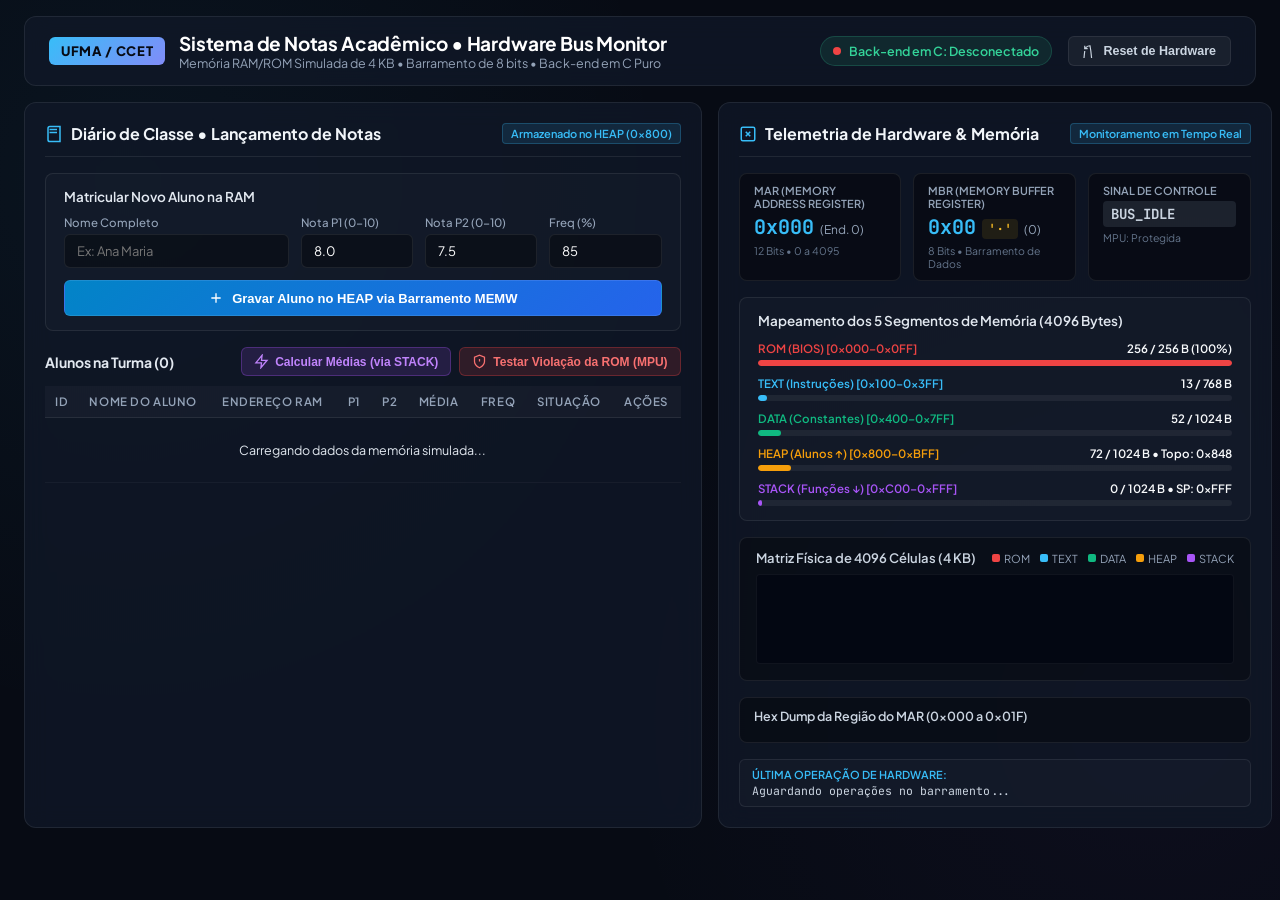
==== gui_web/index.html @ 969b4276 "feat(opcao2): implementar sistema de notas com backend em C e GUI web desktop" ====
<!DOCTYPE html>
<html lang="pt-BR">
<head>
  <meta charset="UTF-8">
  <meta name="viewport" content="width=device-width, initial-scale=1.0">
  <title>UFMA • Sistema Acadêmico em Memória Simulada (4 KB)</title>
  <link rel="stylesheet" href="style.css">
  <link rel="preconnect" href="https://fonts.googleapis.com">
  <link rel="preconnect" href="https://fonts.gstatic.com" crossorigin>
  <link href="https://fonts.googleapis.com/css2?family=JetBrains+Mono:wght@400;600;700&family=Plus+Jakarta+Sans:wght@400;500;600;700;800&display=swap" rel="stylesheet">
</head>
<body>
  <div class="app-layout">
    <!-- Header Superior -->
    <header class="app-header">
      <div class="brand">
        <span class="logo-badge">UFMA / CCET</span>
        <div>
          <h1>Sistema de Notas Acadêmico &bull; Hardware Bus Monitor</h1>
          <p class="subtitle">Memória RAM/ROM Simulada de 4 KB &bull; Barramento de 8 bits &bull; Back-end em C Puro</p>
        </div>
      </div>
      <div class="header-status">
        <div class="status-indicator online" id="backend-status">
          <span class="pulse"></span>
          <span>Back-end em C: Conectado</span>
        </div>
        <button class="btn-reset" onclick="executarReset()" title="Zerar e Reinicializar Memória">
          <svg width="14" height="14" viewBox="0 0 24 24" fill="none" stroke="currentColor" stroke-width="2"><path d="M3 12a9 99 0 1 0 9-9 9.75 9.75 0 0 0-6.74 2.74L3 8"/><path d="M3 3v5h5"/></svg>
          Reset de Hardware
        </button>
      </div>
    </header>

    <!-- Conteúdo Principal Dividido em Duas Colunas -->
    <main class="dashboard-grid">
      <!-- Coluna da Esquerda: Aplicação do Professor -->
      <section class="panel panel-app">
        <div class="panel-header">
          <h2>
            <svg width="18" height="18" viewBox="0 0 24 24" fill="none" stroke="#38bdf8" stroke-width="2"><path d="M4 19.5v-15A2.5 2.5 0 0 1 6.5 2H20v20H6.5a2.5 2.5 0 0 1-2.5-2.5Z"/><path d="M6 6h10M6 10h10"/></svg>
            Diário de Classe &bull; Lançamento de Notas
          </h2>
          <span class="badge-tag">Armazenado no HEAP (0x800)</span>
        </div>

        <!-- Formulário de Cadastro de Aluno -->
        <div class="student-form-card">
          <h3>Matricular Novo Aluno na RAM</h3>
          <form id="form-aluno" onsubmit="cadastrarAluno(event)">
            <div class="form-row">
              <div class="input-group flex-2">
                <label for="nome-aluno">Nome Completo</label>
                <input type="text" id="nome-aluno" placeholder="Ex: Ana Maria" required maxlength="15">
              </div>
              <div class="input-group">
                <label for="p1-aluno">Nota P1 (0-10)</label>
                <input type="number" id="p1-aluno" min="0" max="10" step="0.5" value="8.0" required>
              </div>
              <div class="input-group">
                <label for="p2-aluno">Nota P2 (0-10)</label>
                <input type="number" id="p2-aluno" min="0" max="10" step="0.5" value="7.5" required>
              </div>
              <div class="input-group">
                <label for="freq-aluno">Freq (%)</label>
                <input type="number" id="freq-aluno" min="0" max="100" value="85" required>
              </div>
            </div>
            <button type="submit" class="btn-submit">
              <svg width="16" height="16" viewBox="0 0 24 24" fill="none" stroke="currentColor" stroke-width="2"><path d="M12 5v14M5 12h14"/></svg>
              Gravar Aluno no HEAP via Barramento MEMW
            </button>
          </form>
        </div>

        <!-- Tabela do Diário de Classe -->
        <div class="table-container">
          <div class="table-header-bar">
            <h3>Alunos na Turma (<span id="total-alunos-count">0</span>)</h3>
            <div class="action-buttons-group">
              <button class="btn-action btn-calc" onclick="calcularMedias()" title="Executa rotina na STACK simulada">
                <svg width="15" height="15" viewBox="0 0 24 24" fill="none" stroke="currentColor" stroke-width="2"><polygon points="13 2 3 14 12 14 11 22 21 10 12 10 13 2"/></svg>
                Calcular Médias (via STACK)
              </button>
              <button class="btn-action btn-danger" onclick="tentarHackearRom()" title="Tenta forçar alteração da média 7.0 na ROM">
                <svg width="15" height="15" viewBox="0 0 24 24" fill="none" stroke="currentColor" stroke-width="2"><path d="M12 22s8-4 8-10V5l-8-3-8 3v7c0 6 8 10 8 10z"/><line x1="12" y1="8" x2="12" y2="12"/><line x1="12" y1="16" x2="12.01" y2="16"/></svg>
                Testar Violação da ROM (MPU)
              </button>
            </div>
          </div>

          <table class="students-table">
            <thead>
              <tr>
                <th>ID</th>
                <th>Nome do Aluno</th>
                <th>Endereço RAM</th>
                <th>P1</th>
                <th>P2</th>
                <th>Média</th>
                <th>Freq</th>
                <th>Situação</th>
                <th>Ações</th>
              </tr>
            </thead>
            <tbody id="tabela-alunos-corpo">
              <tr>
                <td colspan="9" class="empty-state">Carregando dados da memória simulada...</td>
              </tr>
            </tbody>
          </table>
        </div>

        <!-- Alerta de Violação de Hardware -->
        <div class="alert-box" id="alerta-mpu">
          <div class="alert-icon">⚠️</div>
          <div class="alert-content">
            <h4>FALHA DE PROTEÇÃO DE MEMÓRIA (BUS_PROT_FAULT)</h4>
            <p id="alerta-mpu-msg">A MPU de hardware bloqueou a tentativa de escrita na área de ROM!</p>
          </div>
        </div>
      </section>

      <!-- Coluna da Direita: Telemetria de Hardware & Memória -->
      <section class="panel panel-hardware">
        <div class="panel-header">
          <h2>
            <svg width="18" height="18" viewBox="0 0 24 24" fill="none" stroke="#38bdf8" stroke-width="2"><rect width="18" height="18" x="3" y="3" rx="2"/><path d="m9 9 6 6m0-6-6 6"/></svg>
            Telemetria de Hardware & Memória
          </h2>
          <span class="badge-tag">Monitoramento em Tempo Real</span>
        </div>

        <!-- Barramento e Registradores -->
        <div class="bus-mon-card">
          <div class="reg-box">
            <span class="reg-label">MAR (Memory Address Register)</span>
            <div class="reg-value">
              <span class="hex" id="val-mar-hex">0x000</span>
              <span class="dec" id="val-mar-dec">(End. 0)</span>
            </div>
            <span class="reg-bits">12 Bits &bull; 0 a 4095</span>
          </div>

          <div class="reg-box">
            <span class="reg-label">MBR (Memory Buffer Register)</span>
            <div class="reg-value">
              <span class="hex" id="val-mbr-hex">0x00</span>
              <span class="char" id="val-mbr-char">'·'</span>
              <span class="dec" id="val-mbr-dec">(0)</span>
            </div>
            <span class="reg-bits">8 Bits &bull; Barramento de Dados</span>
          </div>

          <div class="reg-box signal-box" id="box-sinal">
            <span class="reg-label">Sinal de Controle</span>
            <div class="signal-tag" id="val-sinal-tag">BUS_IDLE</div>
            <span class="reg-bits" id="val-mpu-status">MPU: Protegida</span>
          </div>
        </div>

        <!-- Segmentação de Memória -->
        <div class="segmentation-card">
          <h3>Mapeamento dos 5 Segmentos de Memória (4096 Bytes)</h3>
          <div class="segment-bars">
            <!-- ROM -->
            <div class="segment-row">
              <div class="seg-info">
                <span class="seg-name color-rom">ROM (BIOS) [0x000–0x0FF]</span>
                <span class="seg-stats" id="stats-rom">256 / 256 B (100%)</span>
              </div>
              <div class="bar-track"><div class="bar-fill fill-rom" id="bar-rom" style="width: 100%;"></div></div>
            </div>

            <!-- TEXT -->
            <div class="segment-row">
              <div class="seg-info">
                <span class="seg-name color-text">TEXT (Instruções) [0x100–0x3FF]</span>
                <span class="seg-stats" id="stats-text">13 / 768 B</span>
              </div>
              <div class="bar-track"><div class="bar-fill fill-text" id="bar-text" style="width: 2%;"></div></div>
            </div>

            <!-- DATA -->
            <div class="segment-row">
              <div class="seg-info">
                <span class="seg-name color-data">DATA (Constantes) [0x400–0x7FF]</span>
                <span class="seg-stats" id="stats-data">52 / 1024 B</span>
              </div>
              <div class="bar-track"><div class="bar-fill fill-data" id="bar-data" style="width: 5%;"></div></div>
            </div>

            <!-- HEAP -->
            <div class="segment-row">
              <div class="seg-info">
                <span class="seg-name color-heap">HEAP (Alunos &uarr;) [0x800–0xBFF]</span>
                <span class="seg-stats" id="stats-heap">72 / 1024 B &bull; Topo: 0x848</span>
              </div>
              <div class="bar-track"><div class="bar-fill fill-heap" id="bar-heap" style="width: 7%;"></div></div>
            </div>

            <!-- STACK -->
            <div class="segment-row">
              <div class="seg-info">
                <span class="seg-name color-stack">STACK (Funções &darr;) [0xC00–0xFFF]</span>
                <span class="seg-stats" id="stats-stack">0 / 1024 B &bull; SP: 0xFFF</span>
              </div>
              <div class="bar-track"><div class="bar-fill fill-stack" id="bar-stack" style="width: 1%;"></div></div>
            </div>
          </div>
        </div>

        <!-- Heatmap Visual da Memória 4 KB -->
        <div class="matrix-card">
          <div class="matrix-header">
            <h3>Matriz Física de 4096 Células (4 KB)</h3>
            <div class="matrix-legend">
              <span class="leg-item"><span class="dot dot-rom"></span> ROM</span>
              <span class="leg-item"><span class="dot dot-text"></span> TEXT</span>
              <span class="leg-item"><span class="dot dot-data"></span> DATA</span>
              <span class="leg-item"><span class="dot dot-heap"></span> HEAP</span>
              <span class="leg-item"><span class="dot dot-stack"></span> STACK</span>
            </div>
          </div>
          <canvas id="memory-canvas" width="400" height="120"></canvas>
        </div>

        <!-- Hex Dump em Tempo Real -->
        <div class="dump-card">
          <h3>Hex Dump da Região do MAR (<span id="dump-range-label">0x000 a 0x01F</span>)</h3>
          <div class="dump-grid" id="dump-grid-container">
            <!-- Preenchido via Javascript -->
          </div>
        </div>

        <!-- Log de Operações de Hardware -->
        <div class="log-card">
          <div class="log-title">Última Operação de Hardware:</div>
          <div class="log-content" id="log-text">Aguardando operações no barramento...</div>
        </div>
      </section>
    </main>
  </div>

  <script src="app.js"></script>
</body>
</html>
---- gui_web/style.css ----
:root {
  --bg-body: #070b14;
  --bg-card: rgba(16, 24, 40, 0.75);
  --bg-card-border: rgba(255, 255, 255, 0.08);
  --bg-hover: rgba(255, 255, 255, 0.04);
  --text-main: #f8fafc;
  --text-muted: #94a3b8;
  --accent: #38bdf8;
  --accent-glow: rgba(56, 189, 248, 0.35);

  --color-rom: #ef4444;
  --color-text: #38bdf8;
  --color-data: #10b981;
  --color-heap: #f59e0b;
  --color-stack: #a855f7;

  --font-sans: 'Plus Jakarta Sans', -apple-system, BlinkMacSystemFont, "Segoe UI", Roboto, sans-serif;
  --font-mono: 'JetBrains Mono', monospace;
}

* {
  box-sizing: border-box;
  margin: 0;
  padding: 0;
}

body {
  background-color: var(--bg-body);
  background-image: radial-gradient(circle at 10% 20%, rgba(56, 189, 248, 0.05) 0%, transparent 40%),
                    radial-gradient(circle at 90% 80%, rgba(168, 85, 247, 0.04) 0%, transparent 40%);
  color: var(--text-main);
  font-family: var(--font-sans);
  min-height: 100vh;
  padding: 16px 24px;
  overflow-x: hidden;
}

.app-layout {
  max-width: 1720px;
  margin: 0 auto;
  display: flex;
  flex-direction: column;
  gap: 16px;
}

/* ==========================================================
   HEADER
   ========================================================== */
.app-header {
  background: var(--bg-card);
  border: 1px solid var(--bg-card-border);
  backdrop-filter: blur(12px);
  border-radius: 12px;
  padding: 14px 24px;
  display: flex;
  justify-content: space-between;
  align-items: center;
}

.brand {
  display: flex;
  align-items: center;
  gap: 14px;
}

.logo-badge {
  background: linear-gradient(135deg, #38bdf8, #818cf8);
  color: #070b14;
  font-weight: 800;
  font-size: 13px;
  padding: 6px 12px;
  border-radius: 6px;
  letter-spacing: 0.05em;
}

.brand h1 {
  font-size: 19px;
  font-weight: 700;
  color: #ffffff;
  letter-spacing: -0.01em;
}

.brand .subtitle {
  font-size: 12.5px;
  color: var(--text-muted);
}

.header-status {
  display: flex;
  align-items: center;
  gap: 16px;
}

.status-indicator {
  display: flex;
  align-items: center;
  gap: 8px;
  font-size: 12.5px;
  font-weight: 600;
  color: #34d399;
  background: rgba(52, 211, 153, 0.1);
  padding: 6px 12px;
  border-radius: 20px;
  border: 1px solid rgba(52, 211, 153, 0.2);
}

.pulse {
  width: 8px;
  height: 8px;
  background: #34d399;
  border-radius: 50%;
  box-shadow: 0 0 10px #34d399;
  animation: pulse-dot 1.5s infinite;
}

@keyframes pulse-dot {
  0% { transform: scale(0.95); opacity: 0.7; }
  50% { transform: scale(1.3); opacity: 1; }
  100% { transform: scale(0.95); opacity: 0.7; }
}

.btn-reset {
  background: rgba(255, 255, 255, 0.05);
  border: 1px solid var(--bg-card-border);
  color: #cbd5e1;
  padding: 7px 14px;
  border-radius: 6px;
  font-size: 12.5px;
  font-weight: 600;
  cursor: pointer;
  display: flex;
  align-items: center;
  gap: 6px;
  transition: all 0.2s;
}

.btn-reset:hover {
  background: rgba(239, 68, 68, 0.15);
  color: #f87171;
  border-color: rgba(239, 68, 68, 0.3);
}

/* ==========================================================
   GRID PRINCIPAL
   ========================================================== */
.dashboard-grid {
  display: grid;
  grid-template-columns: 55% 45%;
  gap: 16px;
}

.panel {
  background: var(--bg-card);
  border: 1px solid var(--bg-card-border);
  backdrop-filter: blur(12px);
  border-radius: 12px;
  padding: 20px;
  display: flex;
  flex-direction: column;
  gap: 16px;
}

.panel-header {
  display: flex;
  justify-content: space-between;
  align-items: center;
  border-bottom: 1px solid var(--bg-card-border);
  padding-bottom: 12px;
}

.panel-header h2 {
  font-size: 16px;
  font-weight: 700;
  color: #f1f5f9;
  display: flex;
  align-items: center;
  gap: 8px;
}

.badge-tag {
  background: rgba(56, 189, 248, 0.12);
  color: var(--accent);
  border: 1px solid rgba(56, 189, 248, 0.25);
  padding: 3px 8px;
  border-radius: 4px;
  font-size: 11px;
  font-weight: 600;
}

/* Formulário de Aluno */
.student-form-card {
  background: rgba(255, 255, 255, 0.02);
  border: 1px solid var(--bg-card-border);
  border-radius: 8px;
  padding: 14px 18px;
}

.student-form-card h3 {
  font-size: 13.5px;
  font-weight: 600;
  color: #e2e8f0;
  margin-bottom: 10px;
}

.form-row {
  display: flex;
  gap: 12px;
  margin-bottom: 12px;
}

.input-group {
  display: flex;
  flex-direction: column;
  gap: 4px;
  flex: 1;
}

.input-group.flex-2 {
  flex: 2;
}

.input-group label {
  font-size: 11.5px;
  color: var(--text-muted);
  font-weight: 500;
}

.input-group input {
  background: rgba(0, 0, 0, 0.35);
  border: 1px solid var(--bg-card-border);
  border-radius: 6px;
  padding: 8px 12px;
  color: #ffffff;
  font-family: var(--font-sans);
  font-size: 13px;
  outline: none;
  transition: border-color 0.2s;
}

.input-group input:focus {
  border-color: var(--accent);
}

.btn-submit {
  width: 100%;
  background: linear-gradient(135deg, #0284c7 0%, #2563eb 100%);
  border: 1px solid rgba(255, 255, 255, 0.1);
  color: #ffffff;
  font-size: 13px;
  font-weight: 600;
  padding: 9px;
  border-radius: 6px;
  cursor: pointer;
  display: flex;
  align-items: center;
  justify-content: center;
  gap: 8px;
  transition: all 0.2s;
}

.btn-submit:hover {
  background: linear-gradient(135deg, #0ea5e9 0%, #3b82f6 100%);
  box-shadow: 0 0 15px var(--accent-glow);
}

/* Tabela de Alunos */
.table-container {
  display: flex;
  flex-direction: column;
  gap: 10px;
}

.table-header-bar {
  display: flex;
  justify-content: space-between;
  align-items: center;
}

.table-header-bar h3 {
  font-size: 14px;
  font-weight: 700;
  color: #e2e8f0;
}

.action-buttons-group {
  display: flex;
  gap: 8px;
}

.btn-action {
  font-size: 12px;
  font-weight: 600;
  padding: 6px 12px;
  border-radius: 6px;
  cursor: pointer;
  display: flex;
  align-items: center;
  gap: 6px;
  border: 1px solid transparent;
  transition: all 0.2s;
}

.btn-calc {
  background: rgba(168, 85, 247, 0.15);
  color: #c084fc;
  border-color: rgba(168, 85, 247, 0.3);
}

.btn-calc:hover {
  background: #a855f7;
  color: #ffffff;
}

.btn-danger {
  background: rgba(239, 68, 68, 0.15);
  color: #f87171;
  border-color: rgba(239, 68, 68, 0.3);
}

.btn-danger:hover {
  background: #ef4444;
  color: #ffffff;
}

.students-table {
  width: 100%;
  border-collapse: collapse;
  font-size: 12.5px;
}

.students-table th {
  background: rgba(255, 255, 255, 0.03);
  color: var(--text-muted);
  font-weight: 600;
  text-align: left;
  padding: 8px 10px;
  border-bottom: 1px solid var(--bg-card-border);
  font-size: 11.5px;
  text-transform: uppercase;
  letter-spacing: 0.05em;
}

.students-table td {
  padding: 10px;
  border-bottom: 1px solid rgba(255, 255, 255, 0.04);
  color: #e2e8f0;
}

.students-table tr:hover td {
  background: var(--bg-hover);
}

.students-table td.addr {
  font-family: var(--font-mono);
  color: #38bdf8;
  font-size: 11.5px;
}

.status-pill {
  padding: 3px 8px;
  border-radius: 4px;
  font-size: 11px;
  font-weight: 700;
}

.status-pill.aprovado {
  background: rgba(16, 185, 129, 0.15);
  color: #34d399;
  border: 1px solid rgba(16, 185, 129, 0.3);
}

.status-pill.reprovado {
  background: rgba(239, 68, 68, 0.15);
  color: #f87171;
  border: 1px solid rgba(239, 68, 68, 0.3);
}

.status-pill.final {
  background: rgba(245, 158, 11, 0.15);
  color: #fbbf24;
  border: 1px solid rgba(245, 158, 11, 0.3);
}

.status-pill.cursando {
  background: rgba(148, 163, 184, 0.15);
  color: #94a3b8;
  border: 1px solid rgba(148, 163, 184, 0.3);
}

.btn-trash {
  background: transparent;
  border: none;
  color: #64748b;
  cursor: pointer;
  padding: 4px;
  border-radius: 4px;
  transition: all 0.2s;
}

.btn-trash:hover {
  color: #ef4444;
  background: rgba(239, 68, 68, 0.1);
}

.empty-state {
  text-align: center;
  padding: 24px !important;
  color: var(--text-muted);
}

/* Alerta MPU */
.alert-box {
  display: none;
  background: rgba(239, 68, 68, 0.12);
  border: 1px solid #ef4444;
  border-radius: 8px;
  padding: 12px 16px;
  gap: 12px;
  align-items: center;
  animation: shake 0.4s ease;
}

.alert-box.active {
  display: flex;
}

.alert-icon {
  font-size: 24px;
}

.alert-content h4 {
  font-size: 13px;
  color: #f87171;
  font-weight: 700;
}

.alert-content p {
  font-size: 12px;
  color: #fca5a5;
}

@keyframes shake {
  0%, 100% { transform: translateX(0); }
  20%, 60% { transform: translateX(-6px); }
  40%, 80% { transform: translateX(6px); }
}

/* ==========================================================
   TELEMETRIA DE HARDWARE (COLUNA DIREITA)
   ========================================================== */
.bus-mon-card {
  display: grid;
  grid-template-columns: repeat(3, 1fr);
  gap: 12px;
}

.reg-box {
  background: rgba(0, 0, 0, 0.4);
  border: 1px solid var(--bg-card-border);
  border-radius: 8px;
  padding: 10px 14px;
  display: flex;
  flex-direction: column;
  gap: 4px;
}

.reg-label {
  font-size: 11px;
  font-weight: 600;
  color: var(--text-muted);
  text-transform: uppercase;
}

.reg-value {
  display: flex;
  align-items: baseline;
  gap: 6px;
}

.reg-value .hex {
  font-family: var(--font-mono);
  font-size: 20px;
  font-weight: 700;
  color: var(--accent);
}

.reg-value .dec {
  font-size: 12px;
  color: var(--text-muted);
}

.reg-value .char {
  font-family: var(--font-mono);
  font-size: 14px;
  color: #fbbf24;
  background: rgba(251, 191, 36, 0.1);
  padding: 1px 6px;
  border-radius: 4px;
}

.reg-bits {
  font-size: 10.5px;
  color: #64748b;
}

.signal-box .signal-tag {
  font-family: var(--font-mono);
  font-size: 14px;
  font-weight: 700;
  padding: 4px 8px;
  border-radius: 4px;
  display: inline-block;
  background: rgba(148, 163, 184, 0.15);
  color: #cbd5e1;
}

.signal-tag.write {
  background: rgba(16, 185, 129, 0.2);
  color: #34d399;
  border: 1px solid rgba(16, 185, 129, 0.4);
  box-shadow: 0 0 10px rgba(16, 185, 129, 0.3);
}

.signal-tag.read {
  background: rgba(56, 189, 248, 0.2);
  color: #38bdf8;
  border: 1px solid rgba(56, 189, 248, 0.4);
  box-shadow: 0 0 10px rgba(56, 189, 248, 0.3);
}

.signal-tag.fault {
  background: rgba(239, 68, 68, 0.25);
  color: #f87171;
  border: 1px solid #ef4444;
  box-shadow: 0 0 15px rgba(239, 68, 68, 0.5);
  animation: pulse-fault 0.6s infinite alternate;
}

@keyframes pulse-fault {
  from { opacity: 0.7; }
  to { opacity: 1; }
}

/* Barras de Segmentação */
.segmentation-card {
  background: rgba(255, 255, 255, 0.02);
  border: 1px solid var(--bg-card-border);
  border-radius: 8px;
  padding: 14px 18px;
}

.segmentation-card h3 {
  font-size: 13.5px;
  font-weight: 600;
  color: #e2e8f0;
  margin-bottom: 12px;
}

.segment-bars {
  display: flex;
  flex-direction: column;
  gap: 10px;
}

.segment-row {
  display: flex;
  flex-direction: column;
  gap: 4px;
}

.seg-info {
  display: flex;
  justify-content: space-between;
  font-size: 11.5px;
  font-weight: 600;
}

.color-rom { color: var(--color-rom); }
.color-text { color: var(--color-text); }
.color-data { color: var(--color-data); }
.color-heap { color: var(--color-heap); }
.color-stack { color: var(--color-stack); }

.bar-track {
  height: 6px;
  background: rgba(255, 255, 255, 0.06);
  border-radius: 3px;
  overflow: hidden;
}

.bar-fill {
  height: 100%;
  border-radius: 3px;
  transition: width 0.3s ease;
}

.fill-rom { background: var(--color-rom); }
.fill-text { background: var(--color-text); }
.fill-data { background: var(--color-data); }
.fill-heap { background: var(--color-heap); }
.fill-stack { background: var(--color-stack); }

/* Matriz Visual de Células de Memória */
.matrix-card {
  background: rgba(0, 0, 0, 0.3);
  border: 1px solid var(--bg-card-border);
  border-radius: 8px;
  padding: 12px 16px;
}

.matrix-header {
  display: flex;
  justify-content: space-between;
  align-items: center;
  margin-bottom: 8px;
}

.matrix-header h3 {
  font-size: 13px;
  font-weight: 600;
  color: #cbd5e1;
}

.matrix-legend {
  display: flex;
  gap: 10px;
  font-size: 11px;
}

.leg-item {
  display: flex;
  align-items: center;
  gap: 4px;
  color: var(--text-muted);
}

.dot {
  width: 8px;
  height: 8px;
  border-radius: 2px;
}

.dot-rom { background: var(--color-rom); }
.dot-text { background: var(--color-text); }
.dot-data { background: var(--color-data); }
.dot-heap { background: var(--color-heap); }
.dot-stack { background: var(--color-stack); }

#memory-canvas {
  width: 100%;
  height: 90px;
  border-radius: 4px;
  background: #030712;
  border: 1px solid rgba(255, 255, 255, 0.05);
}

/* Hex Dump */
.dump-card {
  background: rgba(0, 0, 0, 0.35);
  border: 1px solid var(--bg-card-border);
  border-radius: 8px;
  padding: 10px 14px;
}

.dump-card h3 {
  font-size: 12.5px;
  font-weight: 600;
  color: #cbd5e1;
  margin-bottom: 8px;
}

.dump-grid {
  display: grid;
  grid-template-columns: repeat(16, 1fr);
  gap: 4px;
  font-family: var(--font-mono);
  font-size: 11px;
}

.dump-cell {
  background: rgba(255, 255, 255, 0.03);
  border: 1px solid rgba(255, 255, 255, 0.05);
  border-radius: 3px;
  padding: 3px 2px;
  text-align: center;
  color: #94a3b8;
  transition: all 0.2s;
}

.dump-cell.active-mar {
  background: var(--accent);
  color: #070b14;
  font-weight: 700;
  box-shadow: 0 0 10px var(--accent-glow);
}

.dump-cell.occupied {
  color: #e2e8f0;
}

/* Log de Operação */
.log-card {
  background: rgba(255, 255, 255, 0.02);
  border: 1px solid var(--bg-card-border);
  border-radius: 6px;
  padding: 8px 12px;
  font-size: 12px;
}

.log-title {
  color: var(--accent);
  font-weight: 600;
  margin-bottom: 2px;
  font-size: 11px;
  text-transform: uppercase;
}

.log-content {
  font-family: var(--font-mono);
  color: #cbd5e1;
  font-size: 11.5px;
}
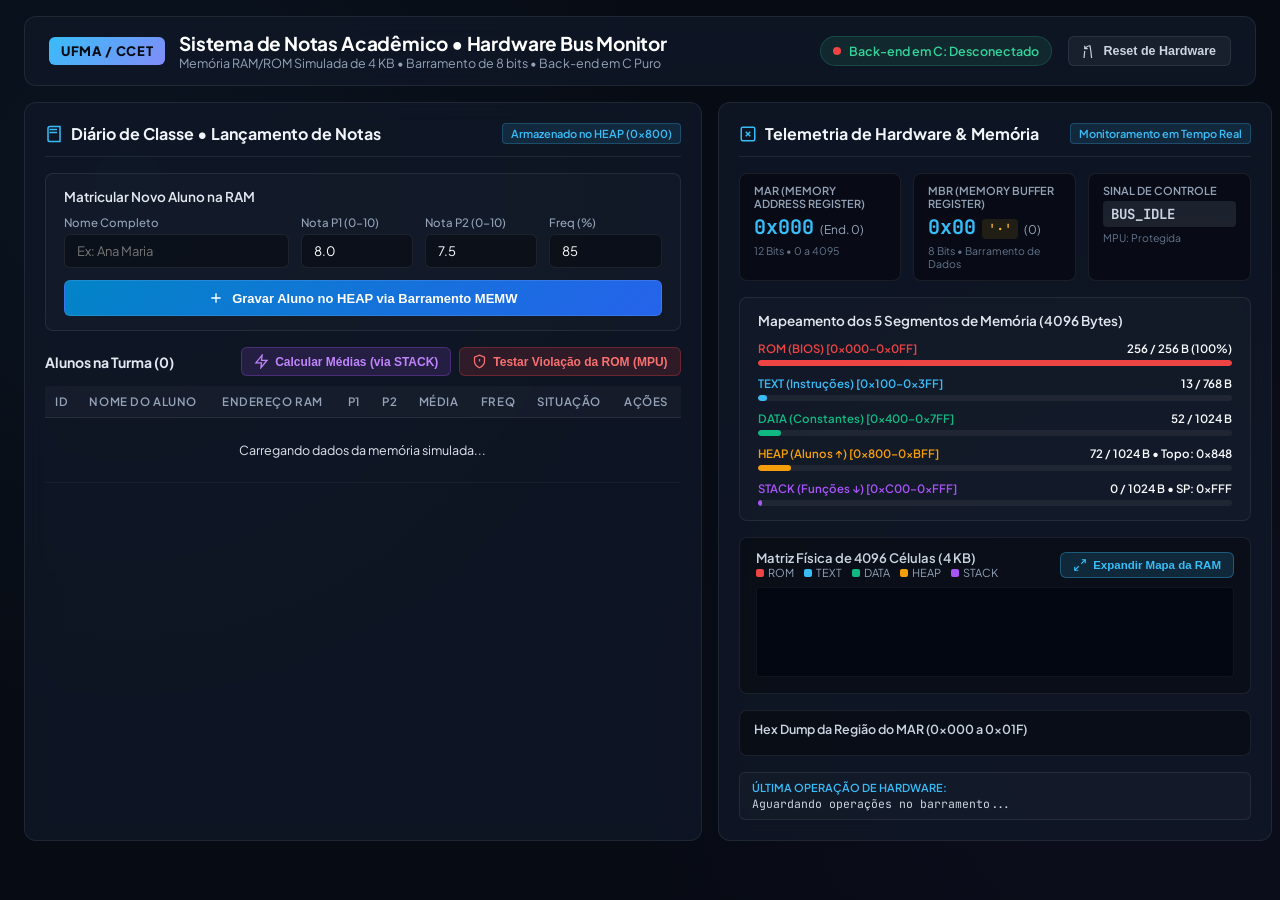
==== commit 30bb0ef3: "feat(opcao2): implementar mapa da RAM expansivel em tela cheia para demonstracoes e bancas" ====
--- a/gui_web/index.html
+++ b/gui_web/index.html
@@ -213,14 +213,20 @@
         <!-- Heatmap Visual da Memória 4 KB -->
         <div class="matrix-card">
           <div class="matrix-header">
-            <h3>Matriz Física de 4096 Células (4 KB)</h3>
-            <div class="matrix-legend">
-              <span class="leg-item"><span class="dot dot-rom"></span> ROM</span>
-              <span class="leg-item"><span class="dot dot-text"></span> TEXT</span>
-              <span class="leg-item"><span class="dot dot-data"></span> DATA</span>
-              <span class="leg-item"><span class="dot dot-heap"></span> HEAP</span>
-              <span class="leg-item"><span class="dot dot-stack"></span> STACK</span>
-            </div>
+            <div>
+              <h3>Matriz Física de 4096 Células (4 KB)</h3>
+              <div class="matrix-legend">
+                <span class="leg-item"><span class="dot dot-rom"></span> ROM</span>
+                <span class="leg-item"><span class="dot dot-text"></span> TEXT</span>
+                <span class="leg-item"><span class="dot dot-data"></span> DATA</span>
+                <span class="leg-item"><span class="dot dot-heap"></span> HEAP</span>
+                <span class="leg-item"><span class="dot dot-stack"></span> STACK</span>
+              </div>
+            </div>
+            <button class="btn-expand-ram" onclick="abrirModalMapaRAM()" title="Abrir Mapa em Tela Cheia para Demonstração">
+              <svg width="14" height="14" viewBox="0 0 24 24" fill="none" stroke="currentColor" stroke-width="2"><polyline points="15 3 21 3 21 9"/><polyline points="9 21 3 21 3 15"/><line x1="21" y1="3" x2="14" y2="10"/><line x1="3" y1="21" x2="10" y2="14"/></svg>
+              Expandir Mapa da RAM
+            </button>
           </div>
           <canvas id="memory-canvas" width="400" height="120"></canvas>
         </div>
@@ -242,6 +248,116 @@
     </main>
   </div>
 
+  <!-- MODAL EXPANDIDO: MAPA DA RAM PARA DEMONSTRAÇÃO E BANCAS -->
+  <div id="modal-ram-expandido" class="modal-ram-overlay">
+    <div class="modal-ram-container">
+      <div class="modal-ram-header">
+        <div class="modal-ram-title">
+          <span class="badge-tag">Modo Demonstração de Bancas</span>
+          <h2>Visualizador Expandido da Memória Física (4096 Bytes)</h2>
+        </div>
+
+        <!-- Filtros Rápidos de Segmentos -->
+        <div class="modal-ram-filters">
+          <button class="filter-btn active" data-filter="all" onclick="filtrarSegmentoModal('all')">Todos (4096 B)</button>
+          <button class="filter-btn f-rom" data-filter="rom" onclick="filtrarSegmentoModal('rom')">ROM (0x000–0x0FF)</button>
+          <button class="filter-btn f-text" data-filter="text" onclick="filtrarSegmentoModal('text')">TEXT (0x100–0x3FF)</button>
+          <button class="filter-btn f-data" data-filter="data" onclick="filtrarSegmentoModal('data')">DATA (0x400–0x7FF)</button>
+          <button class="filter-btn f-heap" data-filter="heap" onclick="filtrarSegmentoModal('heap')">HEAP (0x800–0xBFF)</button>
+          <button class="filter-btn f-stack" data-filter="stack" onclick="filtrarSegmentoModal('stack')">STACK (0xC00–0xFFF)</button>
+        </div>
+
+        <button class="modal-close-btn" onclick="fecharModalMapaRAM()" title="Fechar (Esc)">&times;</button>
+      </div>
+
+      <div class="modal-ram-body">
+        <!-- Lado Esquerdo do Modal: Canvas Gigante em Alta Definição -->
+        <div class="modal-canvas-pane">
+          <div class="canvas-controls-bar">
+            <span>Grid Físico: 64 colunas &times; 64 linhas (Passe o mouse ou clique em qualquer célula para inspecionar)</span>
+            <div class="mini-legend">
+              <span class="color-rom">■ ROM</span>
+              <span class="color-text">■ TEXT</span>
+              <span class="color-data">■ DATA</span>
+              <span class="color-heap">■ HEAP</span>
+              <span class="color-stack">■ STACK</span>
+            </div>
+          </div>
+          <div class="canvas-wrapper">
+            <canvas id="modal-ram-canvas" width="600" height="600"></canvas>
+          </div>
+        </div>
+
+        <!-- Lado Direito do Modal: Inspetor Detalhado da Célula e Ações Rápidas -->
+        <div class="modal-inspector-pane">
+          <!-- Card de Célula Selecionada -->
+          <div class="inspector-card">
+            <h3>Inspetor de Célula de Memória</h3>
+            <div class="inspector-field">
+              <span class="f-label">Endereço Físico:</span>
+              <span class="f-val addr" id="insp-addr">0x0800 (Decimal 2048)</span>
+            </div>
+            <div class="inspector-field">
+              <span class="f-label">Segmento Lógico:</span>
+              <span class="f-val" id="insp-seg">HEAP (Alocação Dinâmica)</span>
+            </div>
+            <div class="inspector-field">
+              <span class="f-label">Dado Armazenado:</span>
+              <div class="byte-decomposed">
+                <div class="b-box"><span class="b-sub">HEX</span><span id="insp-hex" class="b-txt">0x01</span></div>
+                <div class="b-box"><span class="b-sub">DEC</span><span id="insp-dec" class="b-txt">1</span></div>
+                <div class="b-box"><span class="b-sub">BIN</span><span id="insp-bin" class="b-txt">00000001</span></div>
+                <div class="b-box"><span class="b-sub">ASCII</span><span id="insp-ascii" class="b-txt">'·'</span></div>
+              </div>
+            </div>
+            <div class="inspector-field">
+              <span class="f-label">Significado Arquitetural:</span>
+              <span class="f-desc" id="insp-desc">ID do primeiro aluno cadastrado na turma</span>
+            </div>
+          </div>
+
+          <!-- Ações de Demonstração ao Vivo dentro do Modal -->
+          <div class="demo-actions-card">
+            <h3>Disparadores em Tempo Real</h3>
+            <p>Execute operações ao vivo para ver o mapa da RAM reagir na hora:</p>
+            <div class="demo-btns-grid">
+              <button class="btn-demo btn-demo-student" onclick="inserirAlunoDemo()">
+                + Inserir Aluno Demo no HEAP
+              </button>
+              <button class="btn-demo btn-demo-calc" onclick="calcularMedias()">
+                ⚡ Processar Médias na STACK
+              </button>
+              <button class="btn-demo btn-demo-hack" onclick="tentarHackearRom()">
+                🚨 Simular Invasão na ROM (MPU)
+              </button>
+              <button class="btn-demo btn-demo-reset" onclick="executarReset()">
+                🔄 Resetar Memória
+              </button>
+            </div>
+          </div>
+
+          <!-- Hex View Contínua -->
+          <div class="continuous-hex-card">
+            <div class="hex-range-selector">
+              <h3>Visualizador Hexadecimal</h3>
+              <select id="select-hex-page" onchange="mudarPaginaHexModal(this.value)">
+                <option value="0x000">0x000–0x0FF (ROM / BIOS)</option>
+                <option value="0x100">0x100–0x3FF (TEXT / Instruções)</option>
+                <option value="0x400">0x400–0x7FF (DATA / Constantes)</option>
+                <option value="0x800" selected>0x800–0xBFF (HEAP / Alunos)</option>
+                <option value="0xC00">0xC00–0xFFF (STACK / Pilha)</option>
+              </select>
+            </div>
+            <div class="hex-continuous-view" id="modal-hex-view">
+              <!-- Preenchido via Javascript -->
+            </div>
+          </div>
+
+        </div>
+      </div>
+    </div>
+  </div>
+
   <script src="app.js"></script>
 </body>
 </html>
--- a/gui_web/style.css
+++ b/gui_web/style.css
@@ -720,3 +720,390 @@
   color: #cbd5e1;
   font-size: 11.5px;
 }
+
+/* ==========================================================
+   BOTÃO DE EXPANDIR MAPA DA RAM
+   ========================================================== */
+.btn-expand-ram {
+  background: rgba(56, 189, 248, 0.15);
+  border: 1px solid rgba(56, 189, 248, 0.35);
+  color: #38bdf8;
+  font-size: 11.5px;
+  font-weight: 700;
+  padding: 5px 12px;
+  border-radius: 6px;
+  cursor: pointer;
+  display: flex;
+  align-items: center;
+  gap: 6px;
+  transition: all 0.2s;
+}
+
+.btn-expand-ram:hover {
+  background: #38bdf8;
+  color: #070b14;
+  box-shadow: 0 0 15px rgba(56, 189, 248, 0.4);
+}
+
+/* ==========================================================
+   MODAL EXPANDIDO: MAPA DA RAM PARA DEMONSTRAÇÕES
+   ========================================================== */
+.modal-ram-overlay {
+  display: none;
+  position: fixed;
+  top: 0;
+  left: 0;
+  width: 100vw;
+  height: 100vh;
+  background: rgba(3, 7, 18, 0.88);
+  backdrop-filter: blur(16px);
+  z-index: 1000;
+  justify-content: center;
+  align-items: center;
+  padding: 20px;
+}
+
+.modal-ram-overlay.open {
+  display: flex;
+}
+
+.modal-ram-container {
+  width: 95vw;
+  max-width: 1560px;
+  height: 92vh;
+  background: #0b1120;
+  border: 1px solid rgba(255, 255, 255, 0.12);
+  border-radius: 14px;
+  box-shadow: 0 25px 60px -15px rgba(0, 0, 0, 0.8), 0 0 40px rgba(56, 189, 248, 0.15);
+  display: flex;
+  flex-direction: column;
+  overflow: hidden;
+}
+
+.modal-ram-header {
+  padding: 16px 24px;
+  background: rgba(255, 255, 255, 0.02);
+  border-bottom: 1px solid rgba(255, 255, 255, 0.08);
+  display: flex;
+  justify-content: space-between;
+  align-items: center;
+  gap: 16px;
+}
+
+.modal-ram-title {
+  display: flex;
+  flex-direction: column;
+  gap: 4px;
+}
+
+.modal-ram-title h2 {
+  font-size: 18px;
+  font-weight: 700;
+  color: #ffffff;
+}
+
+.modal-ram-filters {
+  display: flex;
+  gap: 8px;
+  background: rgba(0, 0, 0, 0.4);
+  padding: 4px;
+  border-radius: 8px;
+  border: 1px solid rgba(255, 255, 255, 0.06);
+}
+
+.filter-btn {
+  background: transparent;
+  border: 1px solid transparent;
+  color: var(--text-muted);
+  font-size: 11.5px;
+  font-weight: 600;
+  padding: 6px 12px;
+  border-radius: 6px;
+  cursor: pointer;
+  transition: all 0.2s;
+}
+
+.filter-btn:hover {
+  color: #ffffff;
+  background: rgba(255, 255, 255, 0.05);
+}
+
+.filter-btn.active {
+  background: rgba(255, 255, 255, 0.12);
+  color: #ffffff;
+  border-color: rgba(255, 255, 255, 0.2);
+}
+
+.filter-btn.f-rom.active { background: rgba(239, 68, 68, 0.2); color: #f87171; border-color: #ef4444; }
+.filter-btn.f-text.active { background: rgba(56, 189, 248, 0.2); color: #38bdf8; border-color: #38bdf8; }
+.filter-btn.f-data.active { background: rgba(16, 185, 129, 0.2); color: #34d399; border-color: #10b981; }
+.filter-btn.f-heap.active { background: rgba(245, 158, 11, 0.2); color: #fbbf24; border-color: #f59e0b; }
+.filter-btn.f-stack.active { background: rgba(168, 85, 247, 0.2); color: #c084fc; border-color: #a855f7; }
+
+.modal-close-btn {
+  background: rgba(255, 255, 255, 0.05);
+  border: 1px solid rgba(255, 255, 255, 0.1);
+  color: #94a3b8;
+  font-size: 24px;
+  line-height: 1;
+  width: 36px;
+  height: 36px;
+  border-radius: 8px;
+  cursor: pointer;
+  display: flex;
+  align-items: center;
+  justify-content: center;
+  transition: all 0.2s;
+}
+
+.modal-close-btn:hover {
+  background: #ef4444;
+  color: #ffffff;
+  border-color: #ef4444;
+}
+
+/* Corpo do Modal */
+.modal-ram-body {
+  flex: 1;
+  display: grid;
+  grid-template-columns: 52% 48%;
+  gap: 20px;
+  padding: 20px 24px;
+  overflow: hidden;
+}
+
+.modal-canvas-pane {
+  background: rgba(0, 0, 0, 0.35);
+  border: 1px solid rgba(255, 255, 255, 0.06);
+  border-radius: 10px;
+  padding: 14px;
+  display: flex;
+  flex-direction: column;
+  gap: 12px;
+  align-items: center;
+  justify-content: center;
+}
+
+.canvas-controls-bar {
+  width: 100%;
+  display: flex;
+  justify-content: space-between;
+  align-items: center;
+  font-size: 11.5px;
+  color: var(--text-muted);
+}
+
+.mini-legend {
+  display: flex;
+  gap: 10px;
+  font-size: 11px;
+}
+
+.canvas-wrapper {
+  background: #020617;
+  padding: 10px;
+  border-radius: 8px;
+  border: 1px solid rgba(255, 255, 255, 0.08);
+  box-shadow: inset 0 0 20px rgba(0, 0, 0, 0.8);
+  display: flex;
+  justify-content: center;
+  align-items: center;
+}
+
+#modal-ram-canvas {
+  width: 580px;
+  height: 580px;
+  cursor: crosshair;
+}
+
+/* Painel de Inspetor e Demonstração */
+.modal-inspector-pane {
+  display: flex;
+  flex-direction: column;
+  gap: 14px;
+  overflow-y: auto;
+  padding-right: 6px;
+}
+
+.inspector-card,
+.demo-actions-card,
+.continuous-hex-card {
+  background: rgba(255, 255, 255, 0.02);
+  border: 1px solid rgba(255, 255, 255, 0.08);
+  border-radius: 10px;
+  padding: 14px 18px;
+}
+
+.inspector-card h3,
+.demo-actions-card h3,
+.continuous-hex-card h3 {
+  font-size: 13.5px;
+  font-weight: 700;
+  color: var(--accent);
+  margin-bottom: 10px;
+  text-transform: uppercase;
+  letter-spacing: 0.05em;
+}
+
+.inspector-field {
+  display: flex;
+  align-items: baseline;
+  gap: 10px;
+  margin-bottom: 8px;
+  font-size: 12.5px;
+}
+
+.inspector-field .f-label {
+  color: var(--text-muted);
+  min-width: 140px;
+  font-weight: 500;
+}
+
+.inspector-field .f-val {
+  color: #ffffff;
+  font-weight: 600;
+}
+
+.inspector-field .f-val.addr {
+  font-family: var(--font-mono);
+  color: #38bdf8;
+  font-size: 14px;
+}
+
+.inspector-field .f-desc {
+  color: #cbd5e1;
+  font-style: italic;
+  font-size: 12px;
+}
+
+.byte-decomposed {
+  display: flex;
+  gap: 8px;
+}
+
+.b-box {
+  background: rgba(0, 0, 0, 0.4);
+  border: 1px solid rgba(255, 255, 255, 0.08);
+  border-radius: 6px;
+  padding: 4px 10px;
+  display: flex;
+  flex-direction: column;
+  align-items: center;
+}
+
+.b-box .b-sub {
+  font-size: 9.5px;
+  color: #64748b;
+  font-weight: 700;
+}
+
+.b-box .b-txt {
+  font-family: var(--font-mono);
+  font-size: 14px;
+  font-weight: 700;
+  color: #f1f5f9;
+}
+
+/* Disparadores de Demonstração */
+.demo-actions-card p {
+  font-size: 12px;
+  color: var(--text-muted);
+  margin-bottom: 10px;
+}
+
+.demo-btns-grid {
+  display: grid;
+  grid-template-columns: 1fr 1fr;
+  gap: 8px;
+}
+
+.btn-demo {
+  padding: 9px 12px;
+  border-radius: 6px;
+  font-size: 12px;
+  font-weight: 600;
+  cursor: pointer;
+  border: 1px solid transparent;
+  transition: all 0.2s;
+}
+
+.btn-demo-student {
+  background: rgba(2, 132, 199, 0.2);
+  border-color: rgba(56, 189, 248, 0.4);
+  color: #38bdf8;
+}
+.btn-demo-student:hover { background: #0284c7; color: #fff; }
+
+.btn-demo-calc {
+  background: rgba(168, 85, 247, 0.2);
+  border-color: rgba(168, 85, 247, 0.4);
+  color: #c084fc;
+}
+.btn-demo-calc:hover { background: #a855f7; color: #fff; }
+
+.btn-demo-hack {
+  background: rgba(239, 68, 68, 0.2);
+  border-color: rgba(239, 68, 68, 0.4);
+  color: #f87171;
+}
+.btn-demo-hack:hover { background: #ef4444; color: #fff; }
+
+.btn-demo-reset {
+  background: rgba(100, 116, 139, 0.2);
+  border-color: rgba(100, 116, 139, 0.4);
+  color: #cbd5e1;
+}
+.btn-demo-reset:hover { background: #475569; color: #fff; }
+
+/* Navegador Hexadecimal Contínuo */
+.hex-range-selector {
+  display: flex;
+  justify-content: space-between;
+  align-items: center;
+  margin-bottom: 10px;
+}
+
+.hex-range-selector select {
+  background: #030712;
+  border: 1px solid rgba(255, 255, 255, 0.1);
+  color: #cbd5e1;
+  font-size: 11.5px;
+  padding: 4px 8px;
+  border-radius: 4px;
+  outline: none;
+}
+
+.hex-continuous-view {
+  background: #030712;
+  border: 1px solid rgba(255, 255, 255, 0.05);
+  border-radius: 6px;
+  padding: 10px;
+  font-family: var(--font-mono);
+  font-size: 11px;
+  line-height: 1.6;
+  max-height: 180px;
+  overflow-y: auto;
+  color: #94a3b8;
+}
+
+.hex-line {
+  display: flex;
+  gap: 8px;
+}
+
+.hex-offset {
+  color: #38bdf8;
+  min-width: 65px;
+  font-weight: 600;
+}
+
+.hex-bytes {
+  color: #e2e8f0;
+  flex: 1;
+}
+
+.hex-ascii {
+  color: #fbbf24;
+  min-width: 140px;
+}
+
